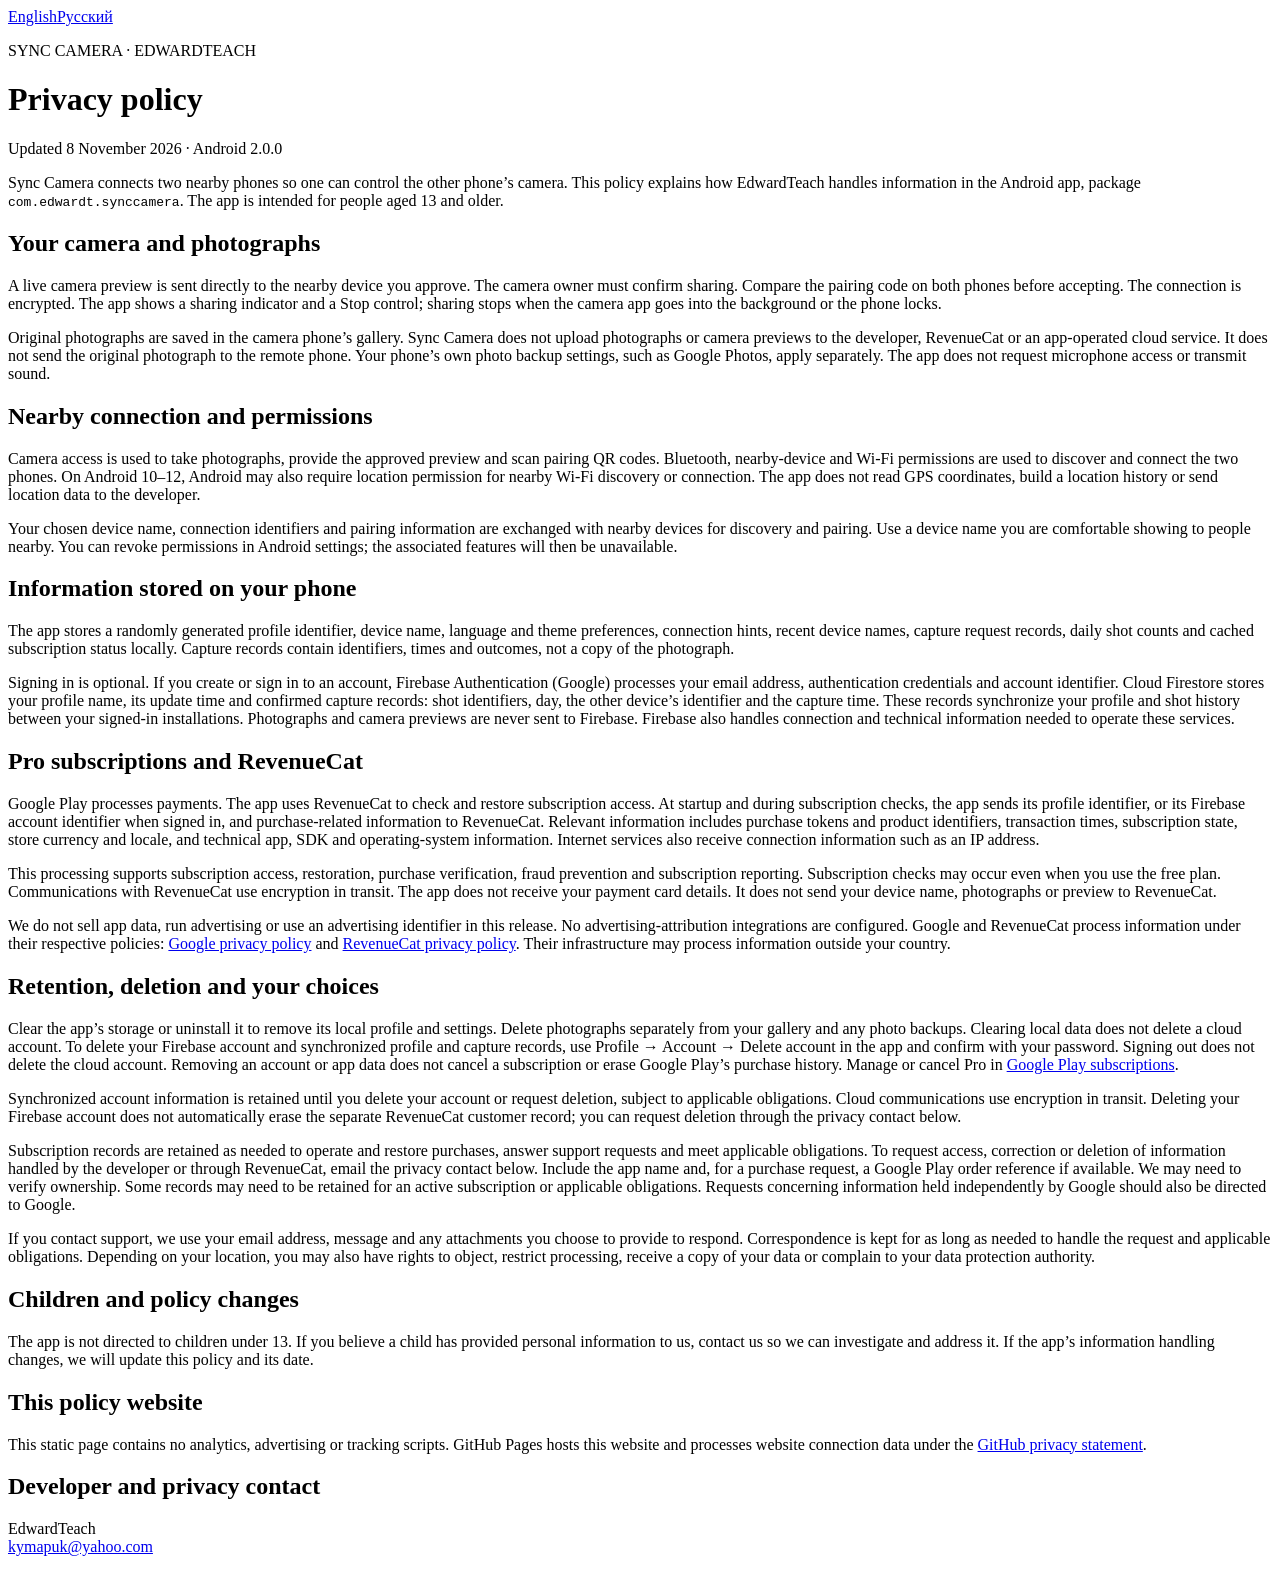
==== index.html @ cf26a2c1 "Publish Sync Camera privacy policy: index.html" ====
<!doctype html>
<html lang="en">
<head>
  <meta charset="utf-8">
  <meta name="viewport" content="width=device-width,initial-scale=1">
  <meta name="referrer" content="no-referrer">
  <title>Sync Camera — Privacy policy</title>
  <link rel="stylesheet" href="privacy.css">
</head>
<body>
<main>
  <nav aria-label="Language"><a href="index.html" aria-current="page">English</a><a href="ru.html" lang="ru">Русский</a></nav>
  <header><p class="brand">SYNC CAMERA · EDWARDTEACH</p><h1>Privacy policy</h1><p class="updated">Updated 8 November 2026 · Android 2.0.0</p></header>
  <p>Sync Camera connects two nearby phones so one can control the other phone’s camera. This policy explains how EdwardTeach handles information in the Android app, package <code>com.edwardt.synccamera</code>. The app is intended for people aged 13 and older.</p>
  <section><h2>Your camera and photographs</h2>
    <p>A live camera preview is sent directly to the nearby device you approve. The camera owner must confirm sharing. Compare the pairing code on both phones before accepting. The connection is encrypted. The app shows a sharing indicator and a Stop control; sharing stops when the camera app goes into the background or the phone locks.</p>
    <p>Original photographs are saved in the camera phone’s gallery. Sync Camera does not upload photographs or camera previews to the developer, RevenueCat or an app-operated cloud service. It does not send the original photograph to the remote phone. Your phone’s own photo backup settings, such as Google Photos, apply separately. The app does not request microphone access or transmit sound.</p>
  </section>
  <section><h2>Nearby connection and permissions</h2>
    <p>Camera access is used to take photographs, provide the approved preview and scan pairing QR codes. Bluetooth, nearby-device and Wi-Fi permissions are used to discover and connect the two phones. On Android 10–12, Android may also require location permission for nearby Wi-Fi discovery or connection. The app does not read GPS coordinates, build a location history or send location data to the developer.</p>
    <p>Your chosen device name, connection identifiers and pairing information are exchanged with nearby devices for discovery and pairing. Use a device name you are comfortable showing to people nearby. You can revoke permissions in Android settings; the associated features will then be unavailable.</p>
  </section>
  <section><h2>Information stored on your phone</h2>
    <p>The app stores a randomly generated profile identifier, device name, language and theme preferences, connection hints, recent device names, capture request records, daily shot counts and cached subscription status locally. Capture records contain identifiers, times and outcomes, not a copy of the photograph.</p>
    <p>Signing in is optional. If you create or sign in to an account, Firebase Authentication (Google) processes your email address, authentication credentials and account identifier. Cloud Firestore stores your profile name, its update time and confirmed capture records: shot identifiers, day, the other device’s identifier and the capture time. These records synchronize your profile and shot history between your signed-in installations. Photographs and camera previews are never sent to Firebase. Firebase also handles connection and technical information needed to operate these services.</p>
  </section>
  <section><h2>Pro subscriptions and RevenueCat</h2>
    <p>Google Play processes payments. The app uses RevenueCat to check and restore subscription access. At startup and during subscription checks, the app sends its profile identifier, or its Firebase account identifier when signed in, and purchase-related information to RevenueCat. Relevant information includes purchase tokens and product identifiers, transaction times, subscription state, store currency and locale, and technical app, SDK and operating-system information. Internet services also receive connection information such as an IP address.</p>
    <p>This processing supports subscription access, restoration, purchase verification, fraud prevention and subscription reporting. Subscription checks may occur even when you use the free plan. Communications with RevenueCat use encryption in transit. The app does not receive your payment card details. It does not send your device name, photographs or preview to RevenueCat.</p>
    <p>We do not sell app data, run advertising or use an advertising identifier in this release. No advertising-attribution integrations are configured. Google and RevenueCat process information under their respective policies: <a href="https://policies.google.com/privacy">Google privacy policy</a> and <a href="https://www.revenuecat.com/privacy/">RevenueCat privacy policy</a>. Their infrastructure may process information outside your country.</p>
  </section>
  <section><h2>Retention, deletion and your choices</h2>
    <p>Clear the app’s storage or uninstall it to remove its local profile and settings. Delete photographs separately from your gallery and any photo backups. Clearing local data does not delete a cloud account. To delete your Firebase account and synchronized profile and capture records, use Profile → Account → Delete account in the app and confirm with your password. Signing out does not delete the cloud account. Removing an account or app data does not cancel a subscription or erase Google Play’s purchase history. Manage or cancel Pro in <a href="https://play.google.com/store/account/subscriptions">Google Play subscriptions</a>.</p>
    <p>Synchronized account information is retained until you delete your account or request deletion, subject to applicable obligations. Cloud communications use encryption in transit. Deleting your Firebase account does not automatically erase the separate RevenueCat customer record; you can request deletion through the privacy contact below.</p>
    <p>Subscription records are retained as needed to operate and restore purchases, answer support requests and meet applicable obligations. To request access, correction or deletion of information handled by the developer or through RevenueCat, email the privacy contact below. Include the app name and, for a purchase request, a Google Play order reference if available. We may need to verify ownership. Some records may need to be retained for an active subscription or applicable obligations. Requests concerning information held independently by Google should also be directed to Google.</p>
    <p>If you contact support, we use your email address, message and any attachments you choose to provide to respond. Correspondence is kept for as long as needed to handle the request and applicable obligations. Depending on your location, you may also have rights to object, restrict processing, receive a copy of your data or complain to your data protection authority.</p>
  </section>
  <section><h2>Children and policy changes</h2>
    <p>The app is not directed to children under 13. If you believe a child has provided personal information to us, contact us so we can investigate and address it. If the app’s information handling changes, we will update this policy and its date.</p>
  </section>
  <section><h2>This policy website</h2><p>This static page contains no analytics, advertising or tracking scripts. GitHub Pages hosts this website and processes website connection data under the <a href="https://docs.github.com/en/site-policy/privacy-policies/github-general-privacy-statement">GitHub privacy statement</a>.</p></section>
  <footer><h2>Developer and privacy contact</h2><p>EdwardTeach<br><a href="mailto:kymapuk@yahoo.com">kymapuk@yahoo.com</a></p></footer>
</main>
</body>
</html>
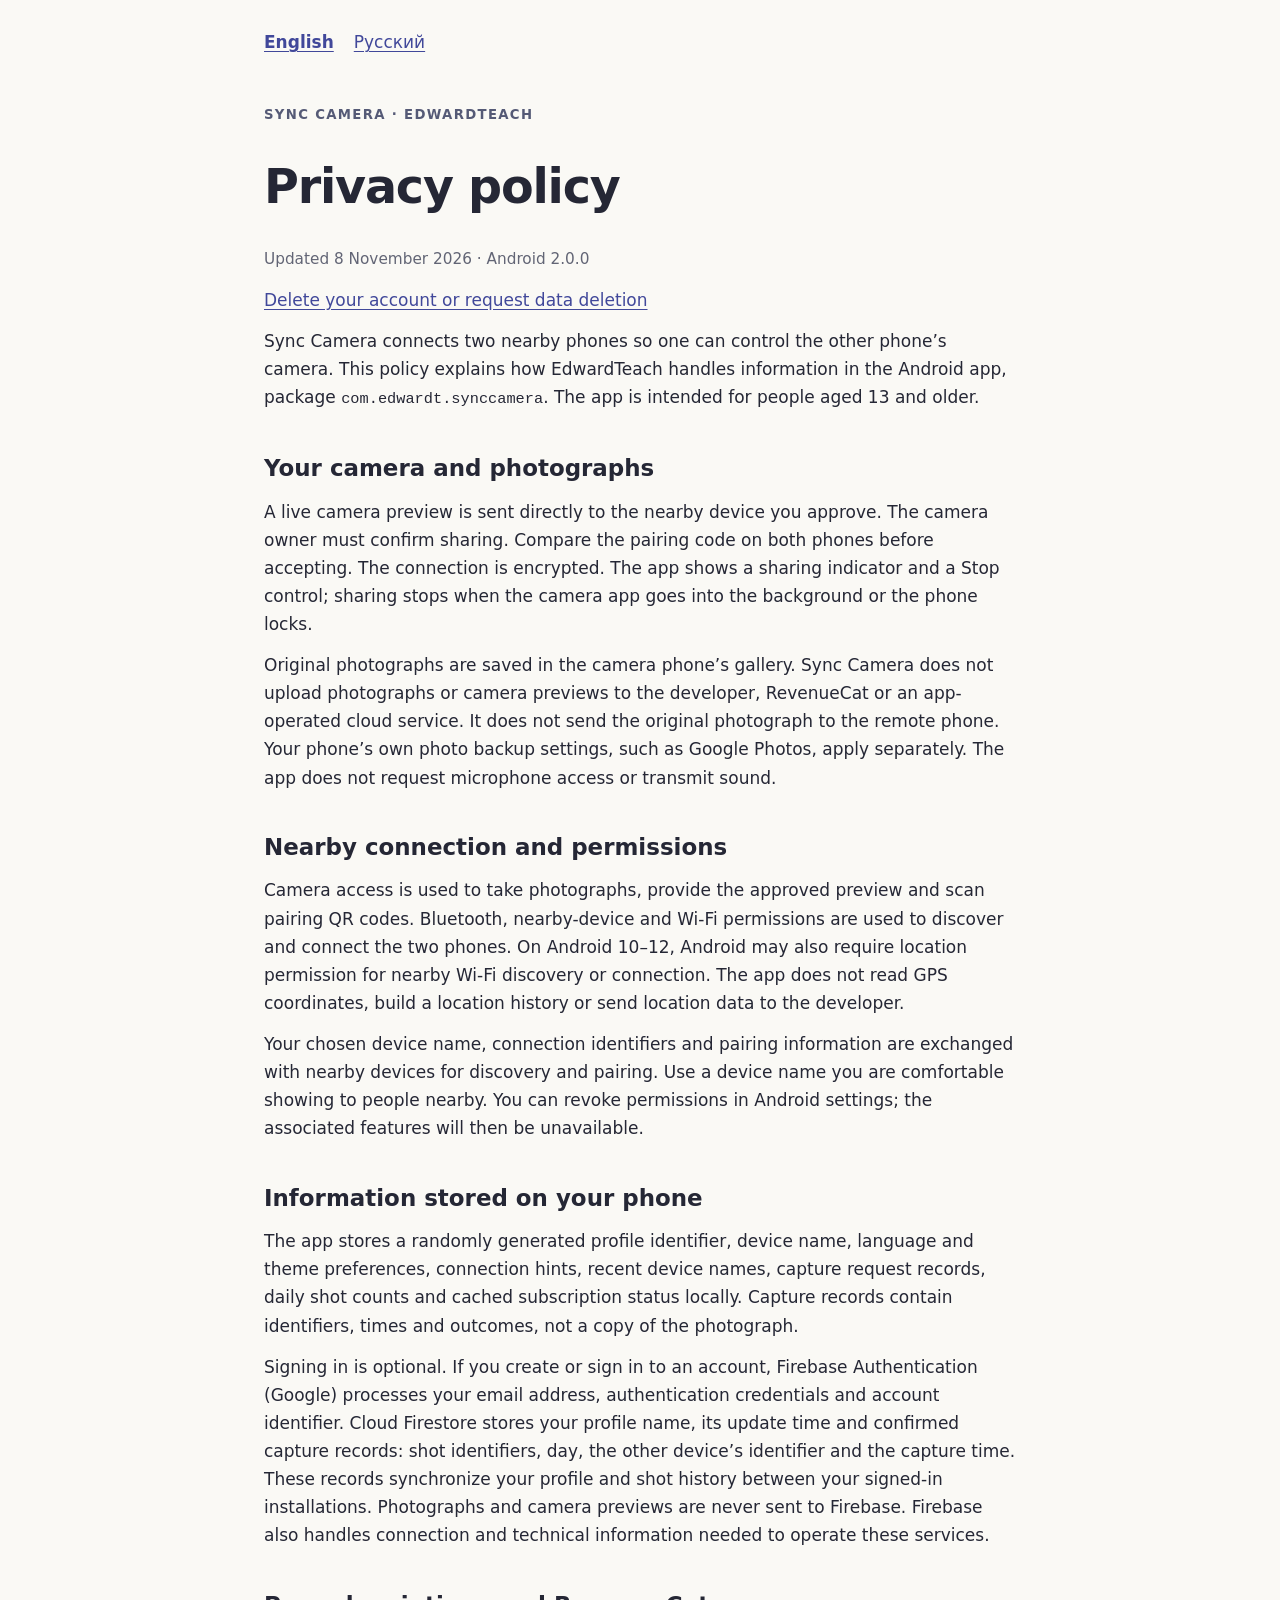
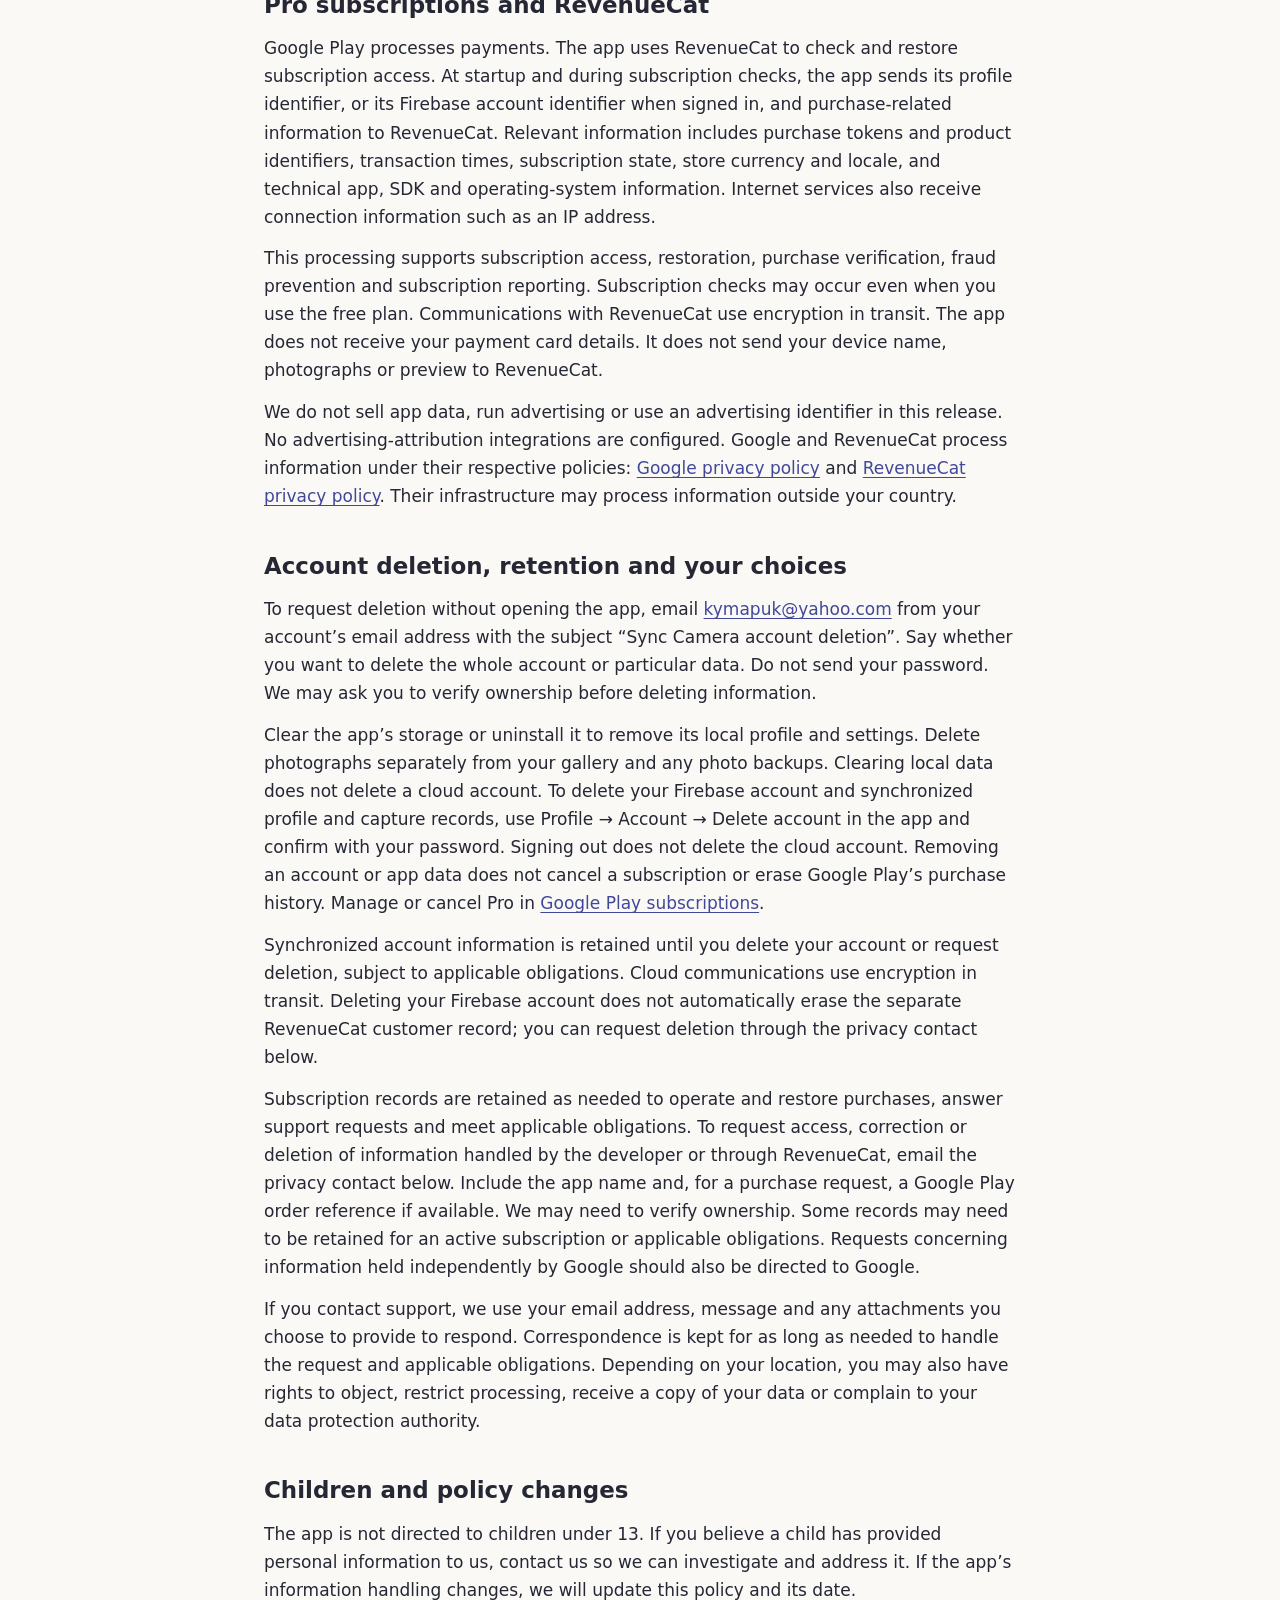
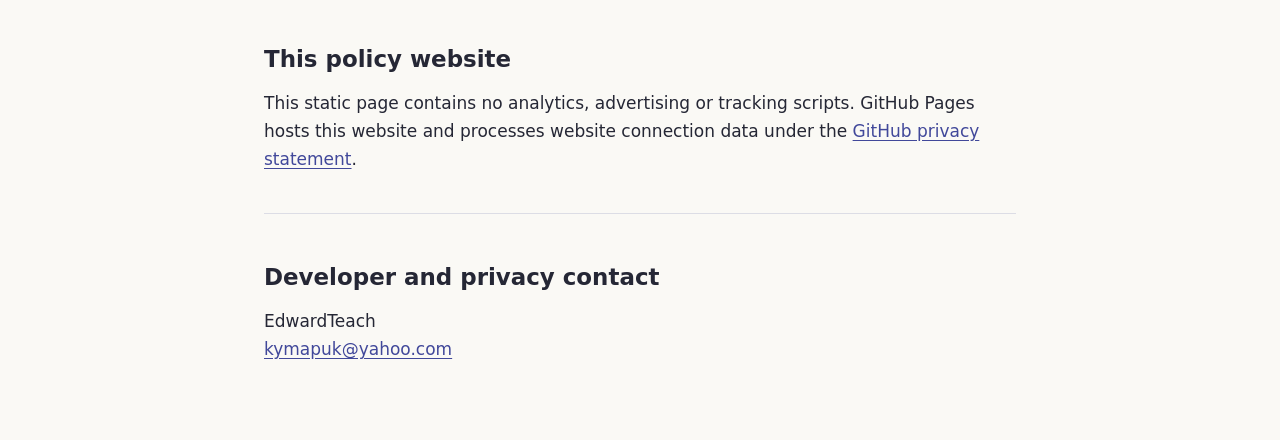
==== commit 0ddb7fa1: "Clarify account deletion requests and add direct section link" ====
--- a/index.html
+++ b/index.html
@@ -11,6 +11,7 @@
 <main>
   <nav aria-label="Language"><a href="index.html" aria-current="page">English</a><a href="ru.html" lang="ru">Русский</a></nav>
   <header><p class="brand">SYNC CAMERA · EDWARDTEACH</p><h1>Privacy policy</h1><p class="updated">Updated 8 November 2026 · Android 2.0.0</p></header>
+  <p><a href="#account-deletion">Delete your account or request data deletion</a></p>
   <p>Sync Camera connects two nearby phones so one can control the other phone’s camera. This policy explains how EdwardTeach handles information in the Android app, package <code>com.edwardt.synccamera</code>. The app is intended for people aged 13 and older.</p>
   <section><h2>Your camera and photographs</h2>
     <p>A live camera preview is sent directly to the nearby device you approve. The camera owner must confirm sharing. Compare the pairing code on both phones before accepting. The connection is encrypted. The app shows a sharing indicator and a Stop control; sharing stops when the camera app goes into the background or the phone locks.</p>
@@ -29,7 +30,8 @@
     <p>This processing supports subscription access, restoration, purchase verification, fraud prevention and subscription reporting. Subscription checks may occur even when you use the free plan. Communications with RevenueCat use encryption in transit. The app does not receive your payment card details. It does not send your device name, photographs or preview to RevenueCat.</p>
     <p>We do not sell app data, run advertising or use an advertising identifier in this release. No advertising-attribution integrations are configured. Google and RevenueCat process information under their respective policies: <a href="https://policies.google.com/privacy">Google privacy policy</a> and <a href="https://www.revenuecat.com/privacy/">RevenueCat privacy policy</a>. Their infrastructure may process information outside your country.</p>
   </section>
-  <section><h2>Retention, deletion and your choices</h2>
+  <section id="account-deletion"><h2>Account deletion, retention and your choices</h2>
+    <p>To request deletion without opening the app, email <a href="mailto:kymapuk@yahoo.com?subject=Sync%20Camera%20account%20deletion">kymapuk@yahoo.com</a> from your account’s email address with the subject “Sync Camera account deletion”. Say whether you want to delete the whole account or particular data. Do not send your password. We may ask you to verify ownership before deleting information.</p>
     <p>Clear the app’s storage or uninstall it to remove its local profile and settings. Delete photographs separately from your gallery and any photo backups. Clearing local data does not delete a cloud account. To delete your Firebase account and synchronized profile and capture records, use Profile → Account → Delete account in the app and confirm with your password. Signing out does not delete the cloud account. Removing an account or app data does not cancel a subscription or erase Google Play’s purchase history. Manage or cancel Pro in <a href="https://play.google.com/store/account/subscriptions">Google Play subscriptions</a>.</p>
     <p>Synchronized account information is retained until you delete your account or request deletion, subject to applicable obligations. Cloud communications use encryption in transit. Deleting your Firebase account does not automatically erase the separate RevenueCat customer record; you can request deletion through the privacy contact below.</p>
     <p>Subscription records are retained as needed to operate and restore purchases, answer support requests and meet applicable obligations. To request access, correction or deletion of information handled by the developer or through RevenueCat, email the privacy contact below. Include the app name and, for a purchase request, a Google Play order reference if available. We may need to verify ownership. Some records may need to be retained for an active subscription or applicable obligations. Requests concerning information held independently by Google should also be directed to Google.</p>
--- a/privacy.css
+++ b/privacy.css
@@ -0,0 +1,30 @@
+:root { color-scheme: light dark; font: 17px/1.65 system-ui, sans-serif; }
+* { box-sizing: border-box; }
+body { margin: 0; background: #faf9f5; color: #252735; }
+main { max-width: 800px; margin: 0 auto; padding: 28px 24px 64px; }
+nav { display: flex; flex-wrap: wrap; gap: 20px; margin-bottom: 48px; }
+a { color: #41489a; text-underline-offset: 3px; overflow-wrap: anywhere; }
+a[aria-current="page"] { font-weight: 750; }
+a:focus-visible { outline: 3px solid #737dcc; outline-offset: 5px; }
+.brand { color: #555a76; font-size: .78rem; font-weight: 750; letter-spacing: .1em; }
+h1 { font-size: clamp(1.4rem, 5.5vw, 2.8rem); line-height: 1.2; letter-spacing: -.025em; overflow-wrap: anywhere; }
+h2 { margin: 1.8em 0 .6em; font-size: 1.35rem; line-height: 1.3; }
+.updated { color: #626575; font-size: .9rem; }
+p { margin: .8em 0; }
+code { font-size: .9em; overflow-wrap: anywhere; }
+footer { margin-top: 40px; padding-top: 8px; border-top: 1px solid #dcdde5; }
+@media (prefers-color-scheme: dark) {
+  body { background: #171821; color: #e7e8ef; }
+  a { color: #bcc3ff; }
+  .brand, .updated { color: #b4b8cd; }
+  footer { border-color: #454858; }
+}
+@media print {
+  :root { color-scheme: light; }
+  body { background: white; color: black; }
+  main { max-width: none; padding: 0; }
+  nav { display: none; }
+  a, .brand, .updated { color: black; }
+  h2 { break-after: avoid; }
+}
+
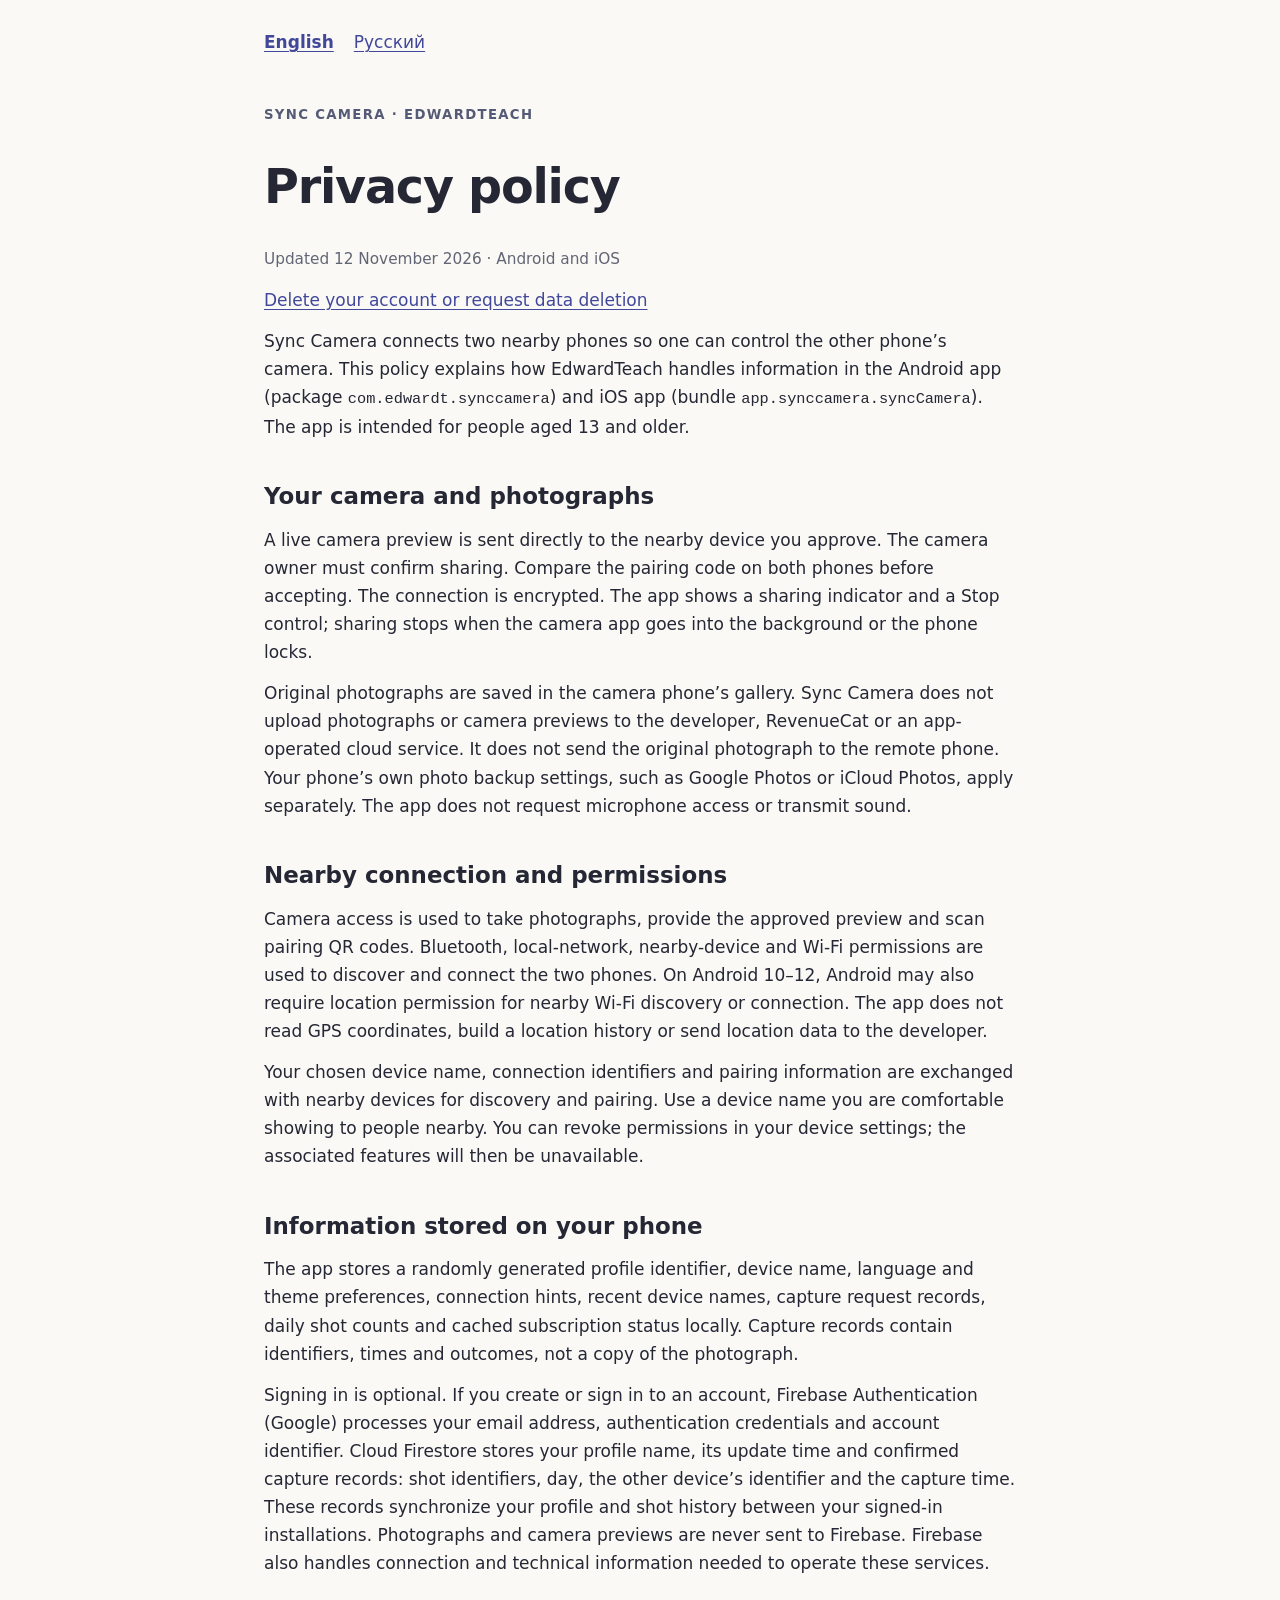
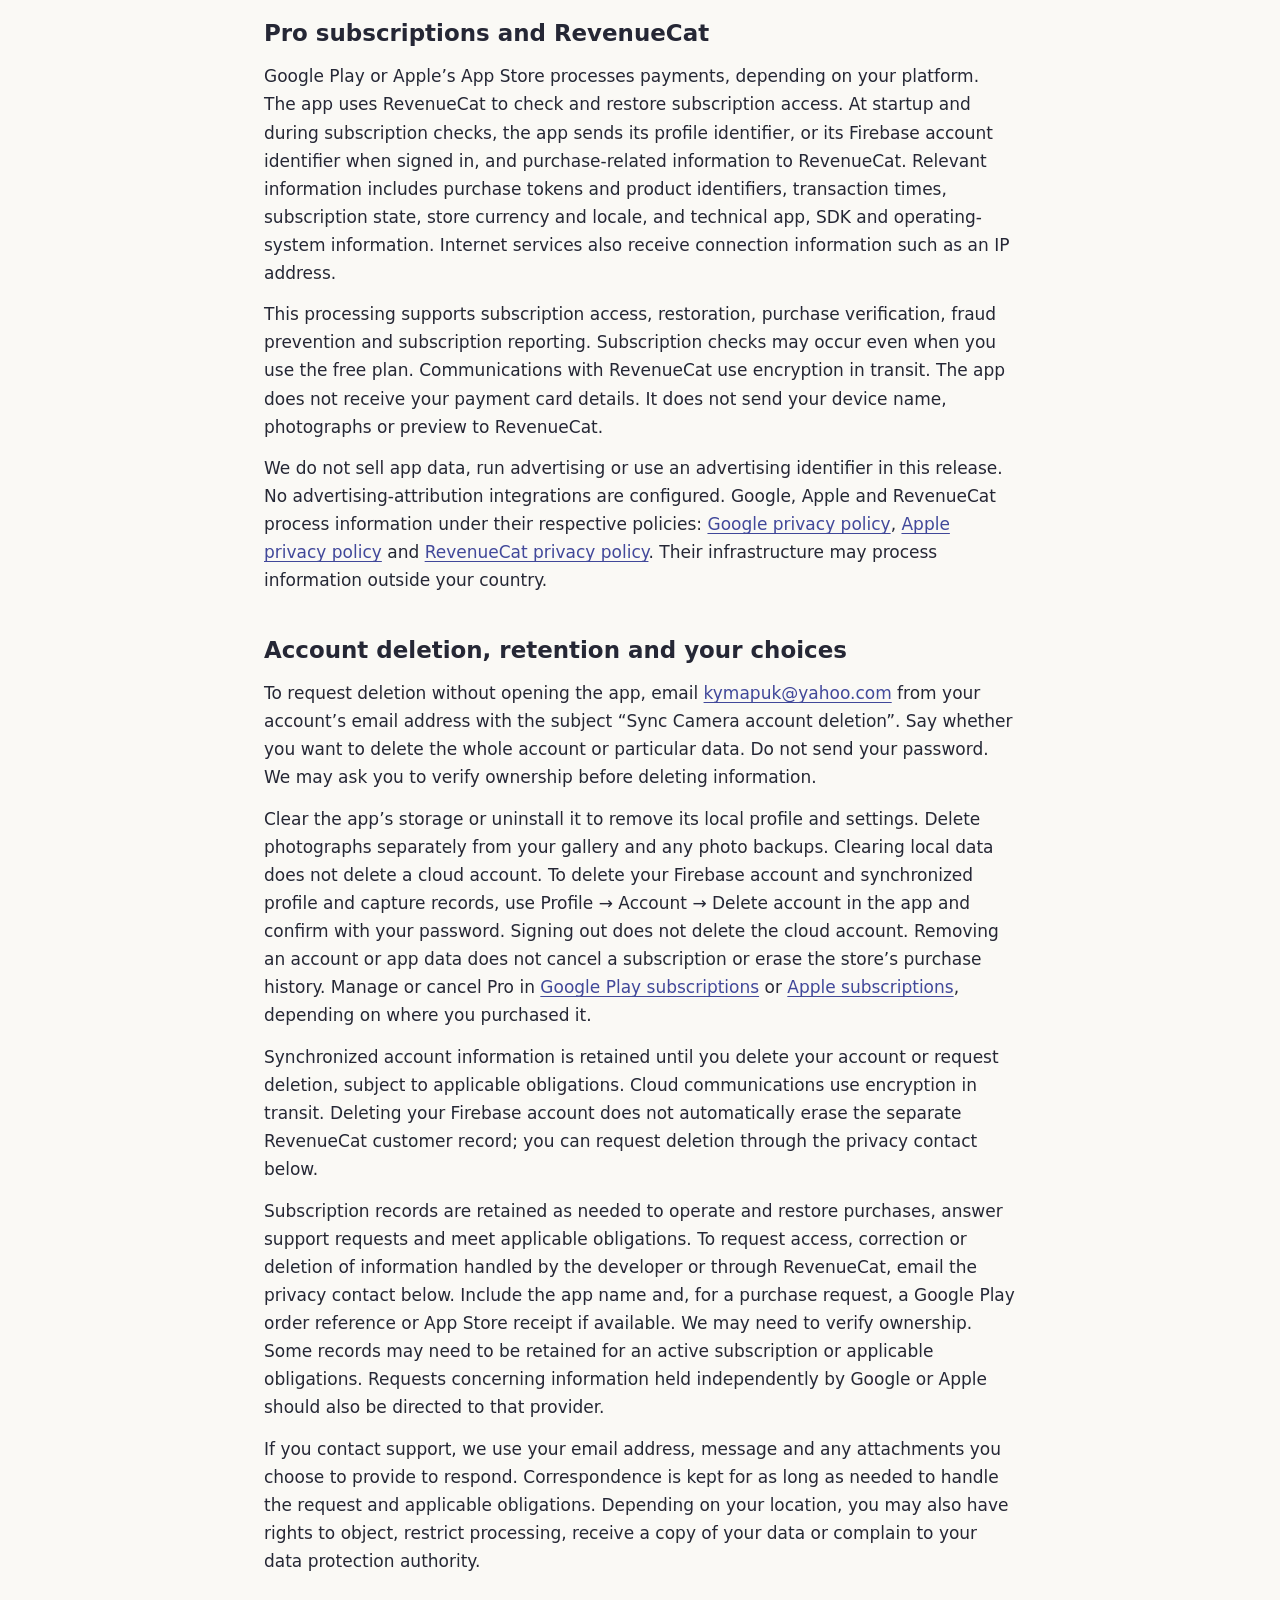
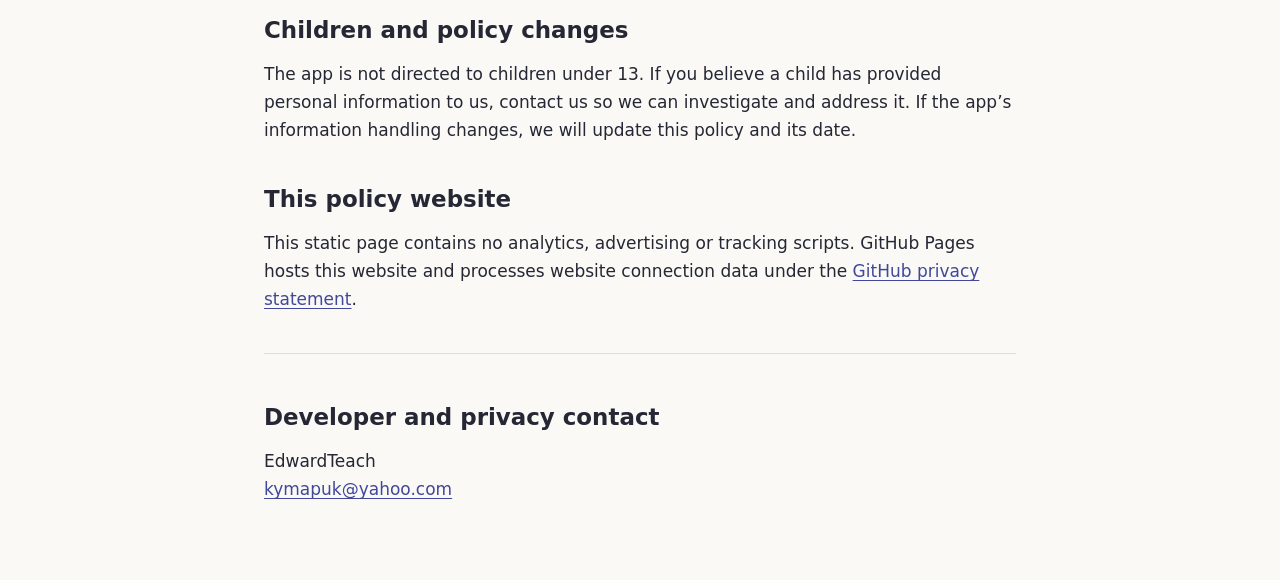
==== commit b159a74c: "Cover iOS purchases and add Sync Camera support contact" ====
--- a/index.html
+++ b/index.html
@@ -10,39 +10,38 @@
 <body>
 <main>
   <nav aria-label="Language"><a href="index.html" aria-current="page">English</a><a href="ru.html" lang="ru">Русский</a></nav>
-  <header><p class="brand">SYNC CAMERA · EDWARDTEACH</p><h1>Privacy policy</h1><p class="updated">Updated 8 November 2026 · Android 2.0.0</p></header>
+  <header><p class="brand">SYNC CAMERA · EDWARDTEACH</p><h1>Privacy policy</h1><p class="updated">Updated 12 November 2026 · Android and iOS</p></header>
   <p><a href="#account-deletion">Delete your account or request data deletion</a></p>
-  <p>Sync Camera connects two nearby phones so one can control the other phone’s camera. This policy explains how EdwardTeach handles information in the Android app, package <code>com.edwardt.synccamera</code>. The app is intended for people aged 13 and older.</p>
+  <p>Sync Camera connects two nearby phones so one can control the other phone’s camera. This policy explains how EdwardTeach handles information in the Android app (package <code>com.edwardt.synccamera</code>) and iOS app (bundle <code>app.synccamera.syncCamera</code>). The app is intended for people aged 13 and older.</p>
   <section><h2>Your camera and photographs</h2>
     <p>A live camera preview is sent directly to the nearby device you approve. The camera owner must confirm sharing. Compare the pairing code on both phones before accepting. The connection is encrypted. The app shows a sharing indicator and a Stop control; sharing stops when the camera app goes into the background or the phone locks.</p>
-    <p>Original photographs are saved in the camera phone’s gallery. Sync Camera does not upload photographs or camera previews to the developer, RevenueCat or an app-operated cloud service. It does not send the original photograph to the remote phone. Your phone’s own photo backup settings, such as Google Photos, apply separately. The app does not request microphone access or transmit sound.</p>
+    <p>Original photographs are saved in the camera phone’s gallery. Sync Camera does not upload photographs or camera previews to the developer, RevenueCat or an app-operated cloud service. It does not send the original photograph to the remote phone. Your phone’s own photo backup settings, such as Google Photos or iCloud Photos, apply separately. The app does not request microphone access or transmit sound.</p>
   </section>
   <section><h2>Nearby connection and permissions</h2>
-    <p>Camera access is used to take photographs, provide the approved preview and scan pairing QR codes. Bluetooth, nearby-device and Wi-Fi permissions are used to discover and connect the two phones. On Android 10–12, Android may also require location permission for nearby Wi-Fi discovery or connection. The app does not read GPS coordinates, build a location history or send location data to the developer.</p>
-    <p>Your chosen device name, connection identifiers and pairing information are exchanged with nearby devices for discovery and pairing. Use a device name you are comfortable showing to people nearby. You can revoke permissions in Android settings; the associated features will then be unavailable.</p>
+    <p>Camera access is used to take photographs, provide the approved preview and scan pairing QR codes. Bluetooth, local-network, nearby-device and Wi-Fi permissions are used to discover and connect the two phones. On Android 10–12, Android may also require location permission for nearby Wi-Fi discovery or connection. The app does not read GPS coordinates, build a location history or send location data to the developer.</p>
+    <p>Your chosen device name, connection identifiers and pairing information are exchanged with nearby devices for discovery and pairing. Use a device name you are comfortable showing to people nearby. You can revoke permissions in your device settings; the associated features will then be unavailable.</p>
   </section>
   <section><h2>Information stored on your phone</h2>
     <p>The app stores a randomly generated profile identifier, device name, language and theme preferences, connection hints, recent device names, capture request records, daily shot counts and cached subscription status locally. Capture records contain identifiers, times and outcomes, not a copy of the photograph.</p>
     <p>Signing in is optional. If you create or sign in to an account, Firebase Authentication (Google) processes your email address, authentication credentials and account identifier. Cloud Firestore stores your profile name, its update time and confirmed capture records: shot identifiers, day, the other device’s identifier and the capture time. These records synchronize your profile and shot history between your signed-in installations. Photographs and camera previews are never sent to Firebase. Firebase also handles connection and technical information needed to operate these services.</p>
   </section>
   <section><h2>Pro subscriptions and RevenueCat</h2>
-    <p>Google Play processes payments. The app uses RevenueCat to check and restore subscription access. At startup and during subscription checks, the app sends its profile identifier, or its Firebase account identifier when signed in, and purchase-related information to RevenueCat. Relevant information includes purchase tokens and product identifiers, transaction times, subscription state, store currency and locale, and technical app, SDK and operating-system information. Internet services also receive connection information such as an IP address.</p>
+    <p>Google Play or Apple’s App Store processes payments, depending on your platform. The app uses RevenueCat to check and restore subscription access. At startup and during subscription checks, the app sends its profile identifier, or its Firebase account identifier when signed in, and purchase-related information to RevenueCat. Relevant information includes purchase tokens and product identifiers, transaction times, subscription state, store currency and locale, and technical app, SDK and operating-system information. Internet services also receive connection information such as an IP address.</p>
     <p>This processing supports subscription access, restoration, purchase verification, fraud prevention and subscription reporting. Subscription checks may occur even when you use the free plan. Communications with RevenueCat use encryption in transit. The app does not receive your payment card details. It does not send your device name, photographs or preview to RevenueCat.</p>
-    <p>We do not sell app data, run advertising or use an advertising identifier in this release. No advertising-attribution integrations are configured. Google and RevenueCat process information under their respective policies: <a href="https://policies.google.com/privacy">Google privacy policy</a> and <a href="https://www.revenuecat.com/privacy/">RevenueCat privacy policy</a>. Their infrastructure may process information outside your country.</p>
+    <p>We do not sell app data, run advertising or use an advertising identifier in this release. No advertising-attribution integrations are configured. Google, Apple and RevenueCat process information under their respective policies: <a href="https://policies.google.com/privacy">Google privacy policy</a>, <a href="https://www.apple.com/legal/privacy/">Apple privacy policy</a> and <a href="https://www.revenuecat.com/privacy/">RevenueCat privacy policy</a>. Their infrastructure may process information outside your country.</p>
   </section>
   <section id="account-deletion"><h2>Account deletion, retention and your choices</h2>
     <p>To request deletion without opening the app, email <a href="mailto:kymapuk@yahoo.com?subject=Sync%20Camera%20account%20deletion">kymapuk@yahoo.com</a> from your account’s email address with the subject “Sync Camera account deletion”. Say whether you want to delete the whole account or particular data. Do not send your password. We may ask you to verify ownership before deleting information.</p>
-    <p>Clear the app’s storage or uninstall it to remove its local profile and settings. Delete photographs separately from your gallery and any photo backups. Clearing local data does not delete a cloud account. To delete your Firebase account and synchronized profile and capture records, use Profile → Account → Delete account in the app and confirm with your password. Signing out does not delete the cloud account. Removing an account or app data does not cancel a subscription or erase Google Play’s purchase history. Manage or cancel Pro in <a href="https://play.google.com/store/account/subscriptions">Google Play subscriptions</a>.</p>
+    <p>Clear the app’s storage or uninstall it to remove its local profile and settings. Delete photographs separately from your gallery and any photo backups. Clearing local data does not delete a cloud account. To delete your Firebase account and synchronized profile and capture records, use Profile → Account → Delete account in the app and confirm with your password. Signing out does not delete the cloud account. Removing an account or app data does not cancel a subscription or erase the store’s purchase history. Manage or cancel Pro in <a href="https://play.google.com/store/account/subscriptions">Google Play subscriptions</a> or <a href="https://apps.apple.com/account/subscriptions">Apple subscriptions</a>, depending on where you purchased it.</p>
     <p>Synchronized account information is retained until you delete your account or request deletion, subject to applicable obligations. Cloud communications use encryption in transit. Deleting your Firebase account does not automatically erase the separate RevenueCat customer record; you can request deletion through the privacy contact below.</p>
-    <p>Subscription records are retained as needed to operate and restore purchases, answer support requests and meet applicable obligations. To request access, correction or deletion of information handled by the developer or through RevenueCat, email the privacy contact below. Include the app name and, for a purchase request, a Google Play order reference if available. We may need to verify ownership. Some records may need to be retained for an active subscription or applicable obligations. Requests concerning information held independently by Google should also be directed to Google.</p>
+    <p>Subscription records are retained as needed to operate and restore purchases, answer support requests and meet applicable obligations. To request access, correction or deletion of information handled by the developer or through RevenueCat, email the privacy contact below. Include the app name and, for a purchase request, a Google Play order reference or App Store receipt if available. We may need to verify ownership. Some records may need to be retained for an active subscription or applicable obligations. Requests concerning information held independently by Google or Apple should also be directed to that provider.</p>
     <p>If you contact support, we use your email address, message and any attachments you choose to provide to respond. Correspondence is kept for as long as needed to handle the request and applicable obligations. Depending on your location, you may also have rights to object, restrict processing, receive a copy of your data or complain to your data protection authority.</p>
   </section>
   <section><h2>Children and policy changes</h2>
     <p>The app is not directed to children under 13. If you believe a child has provided personal information to us, contact us so we can investigate and address it. If the app’s information handling changes, we will update this policy and its date.</p>
   </section>
   <section><h2>This policy website</h2><p>This static page contains no analytics, advertising or tracking scripts. GitHub Pages hosts this website and processes website connection data under the <a href="https://docs.github.com/en/site-policy/privacy-policies/github-general-privacy-statement">GitHub privacy statement</a>.</p></section>
-  <footer><h2>Developer and privacy contact</h2><p>EdwardTeach<br><a href="mailto:kymapuk@yahoo.com">kymapuk@yahoo.com</a></p></footer>
+  <footer id="support"><h2>Developer and privacy contact</h2><p>EdwardTeach<br><a href="mailto:kymapuk@yahoo.com">kymapuk@yahoo.com</a></p></footer>
 </main>
 </body>
 </html>
-
